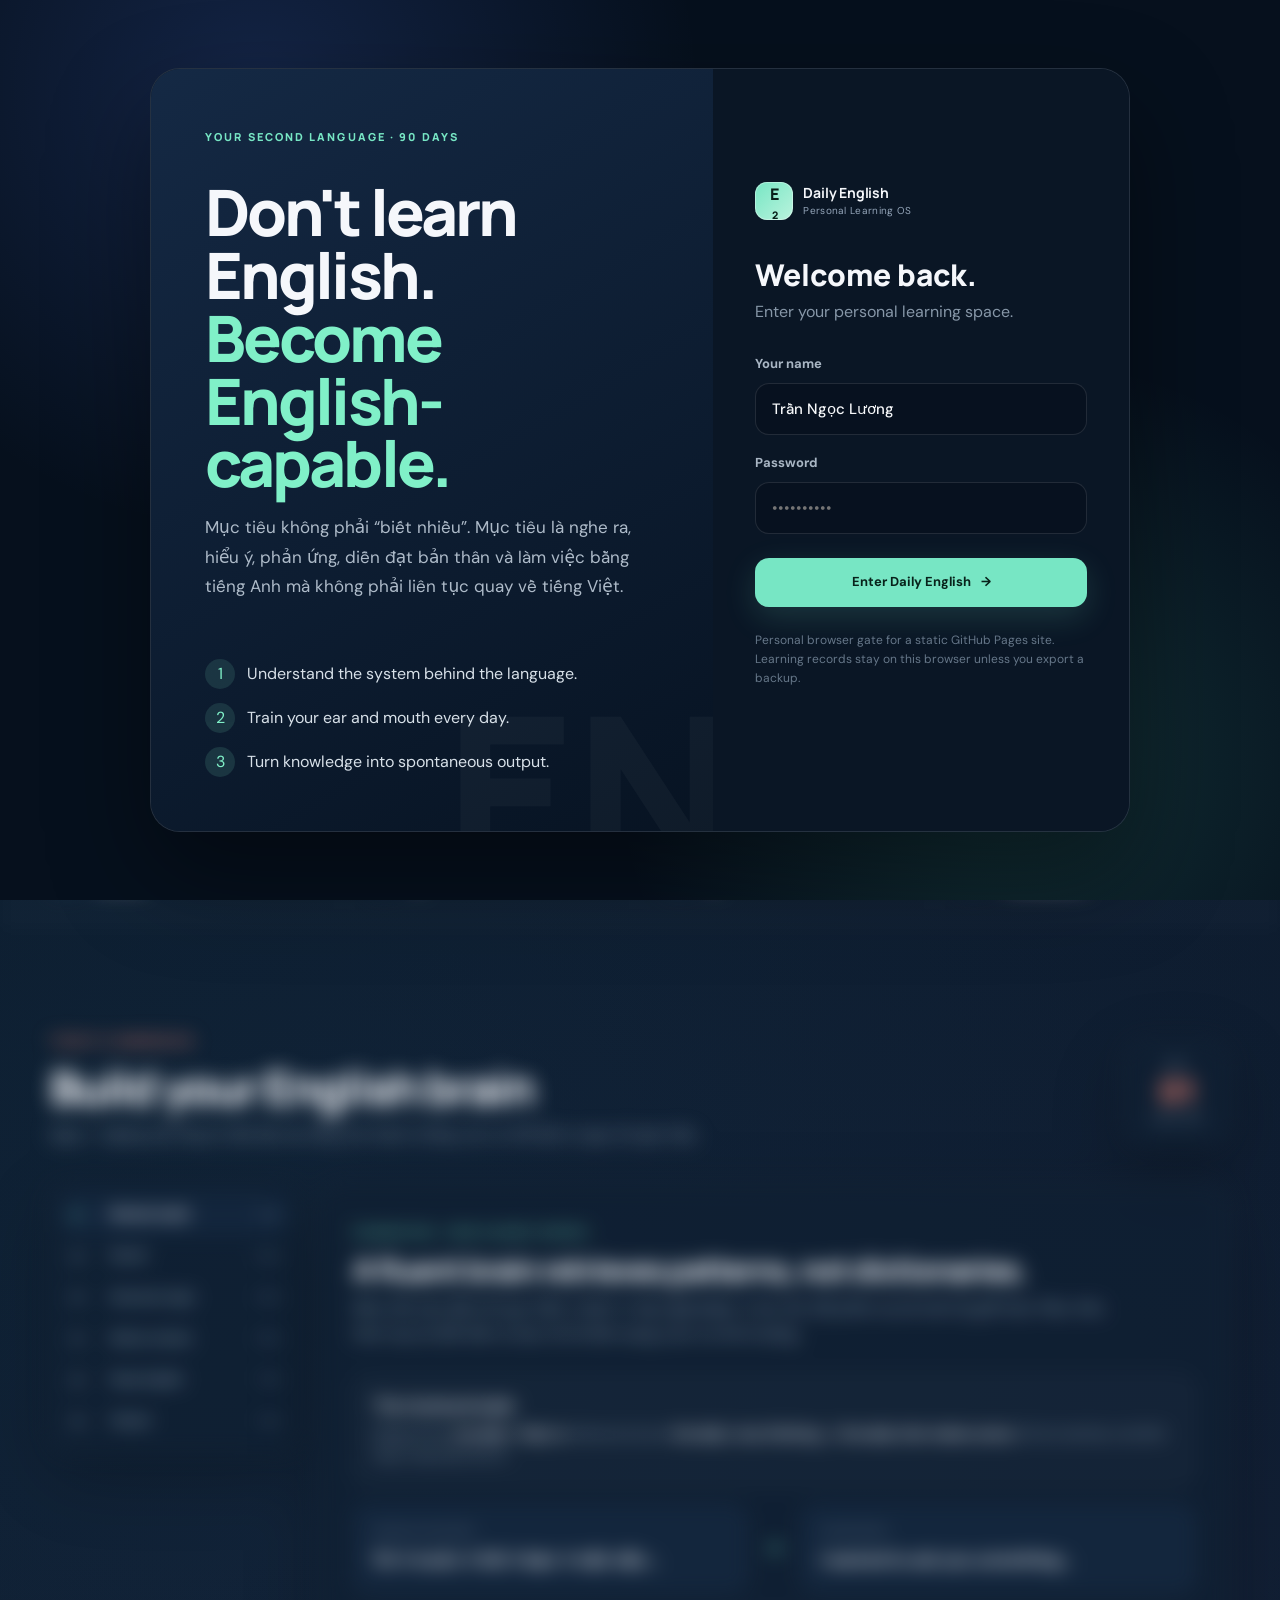
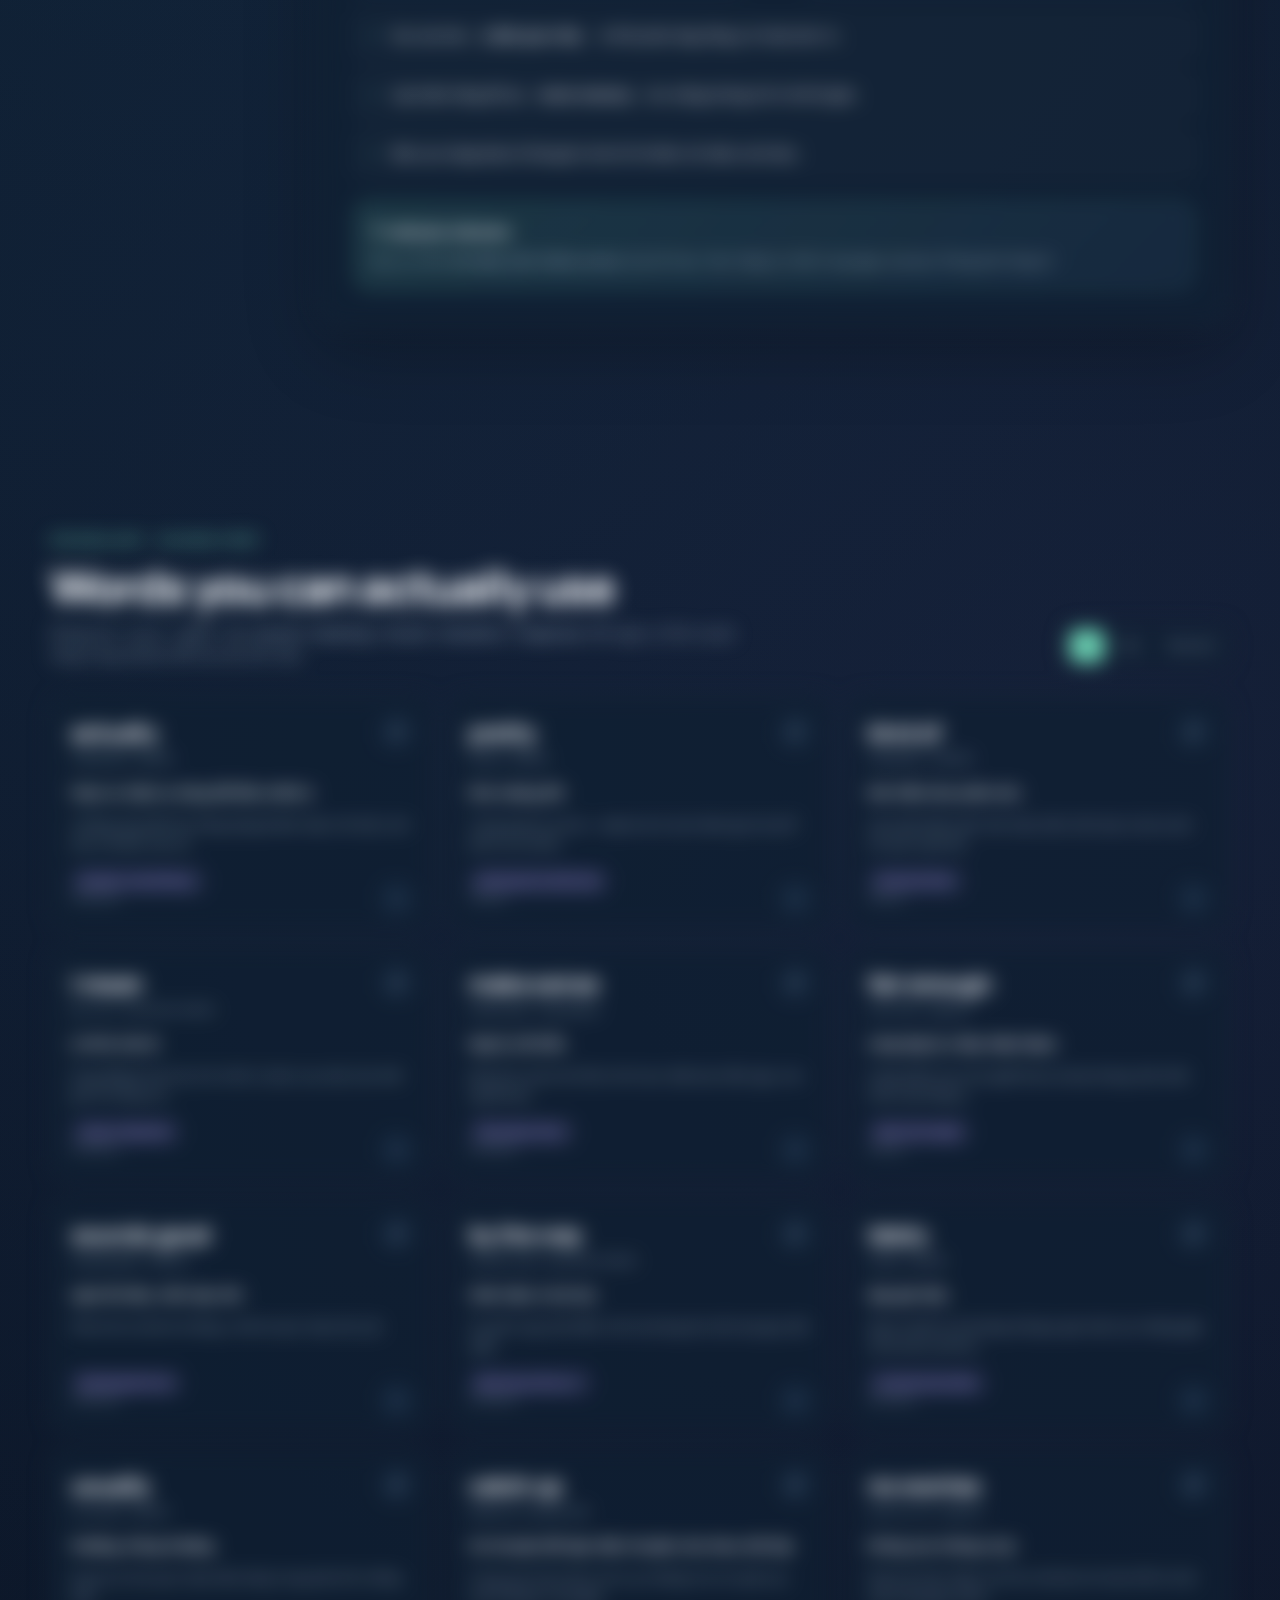
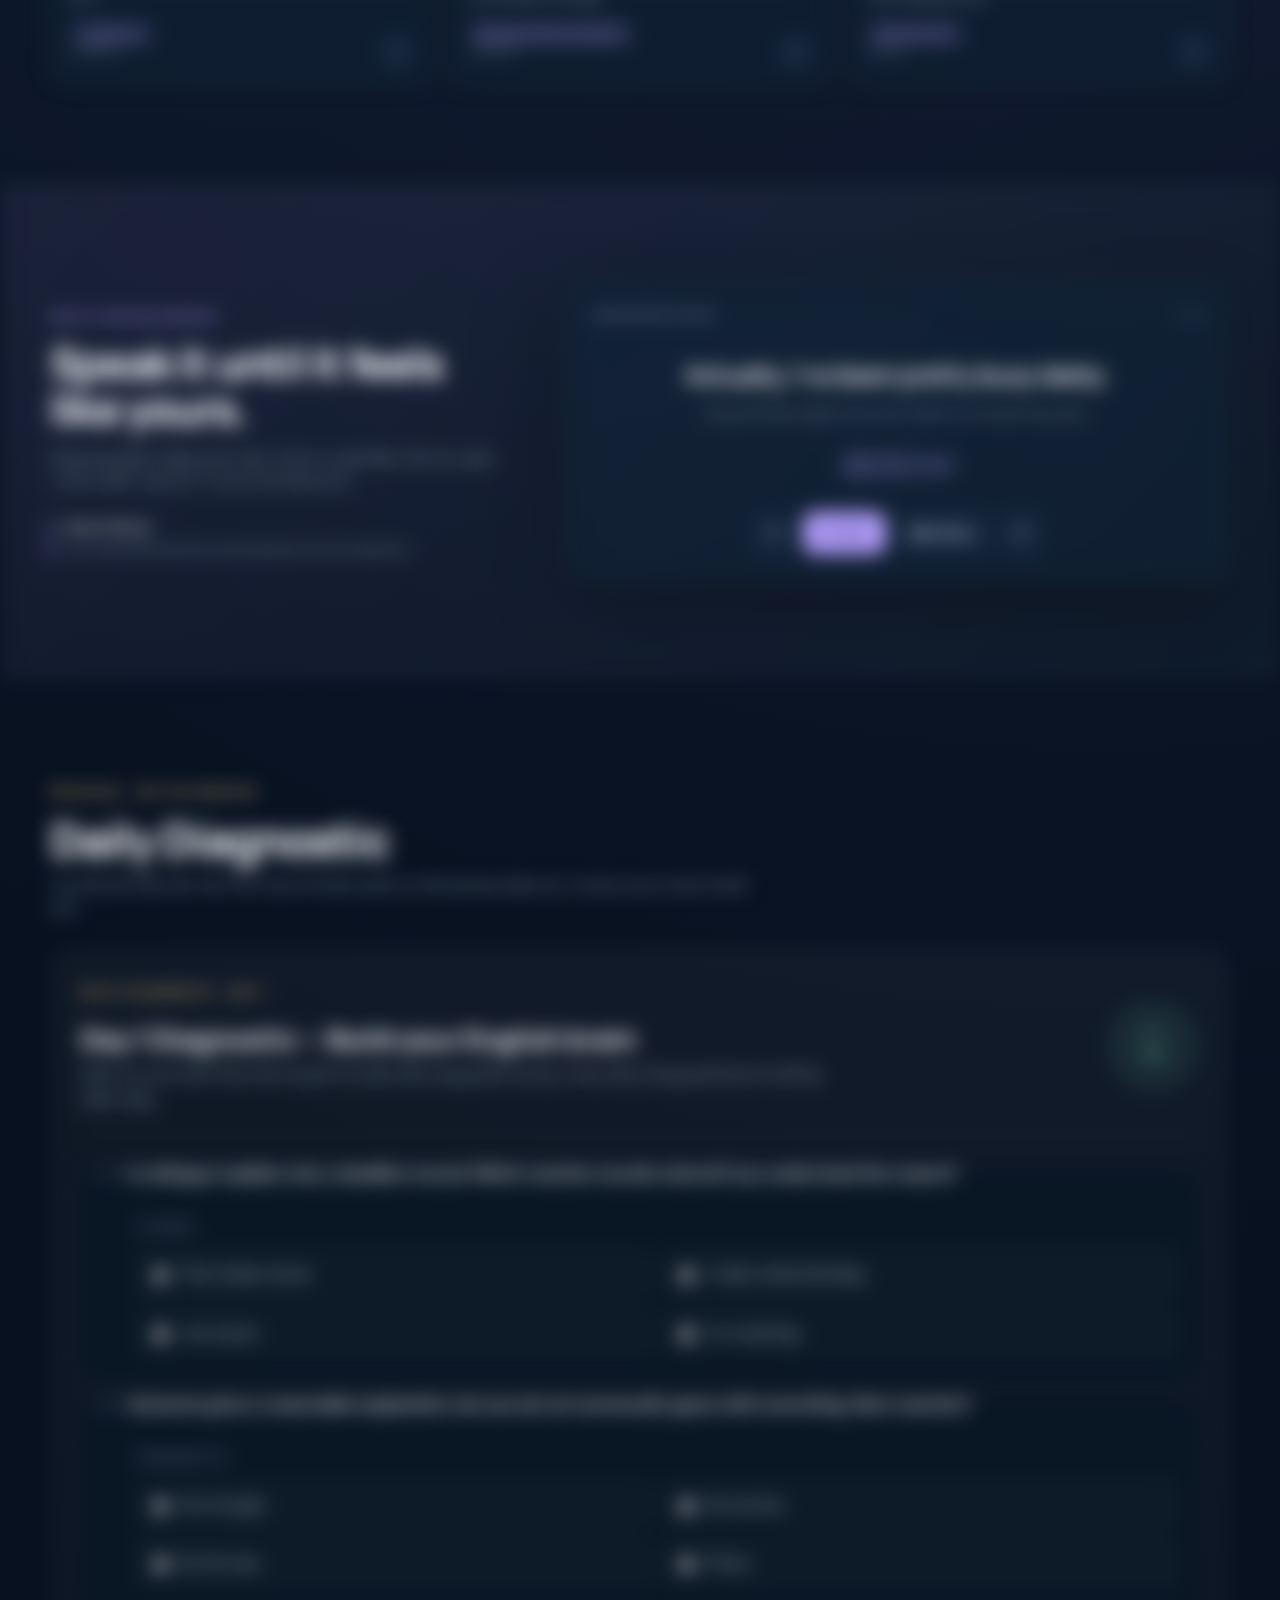
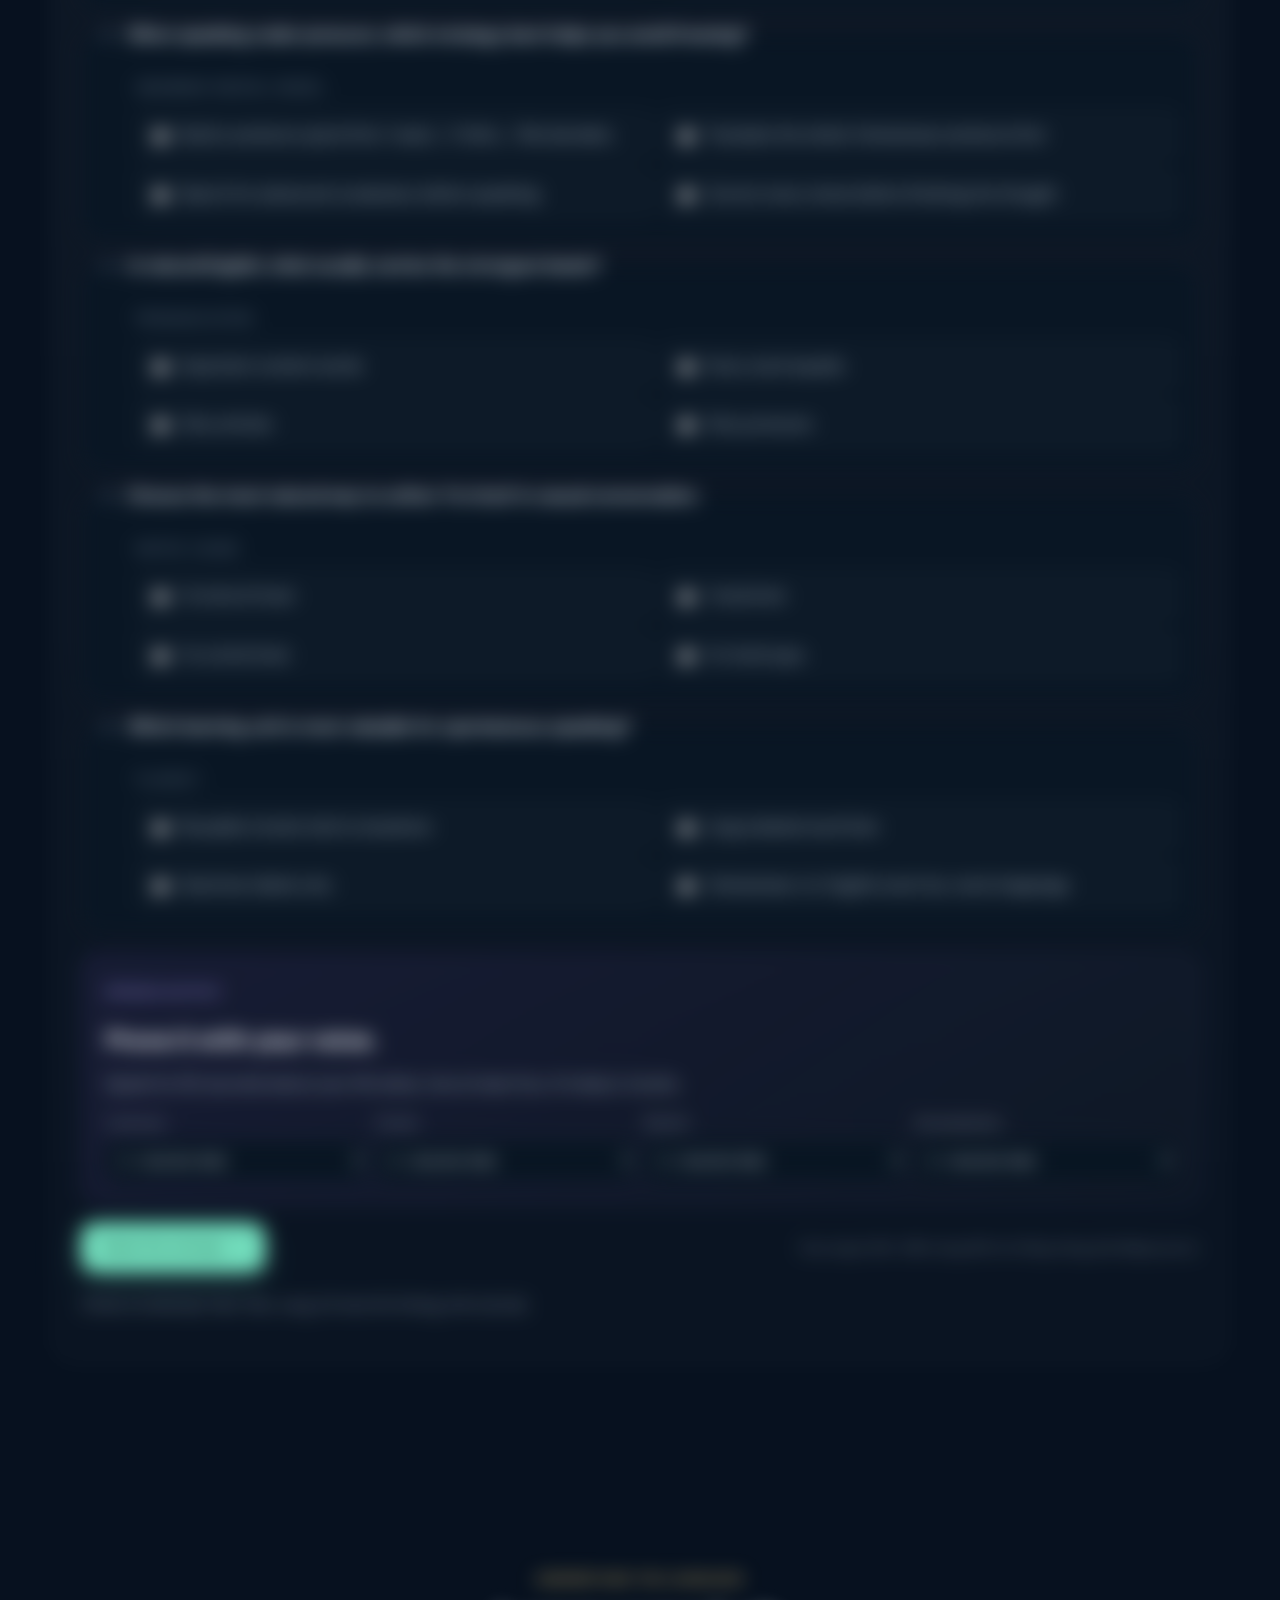
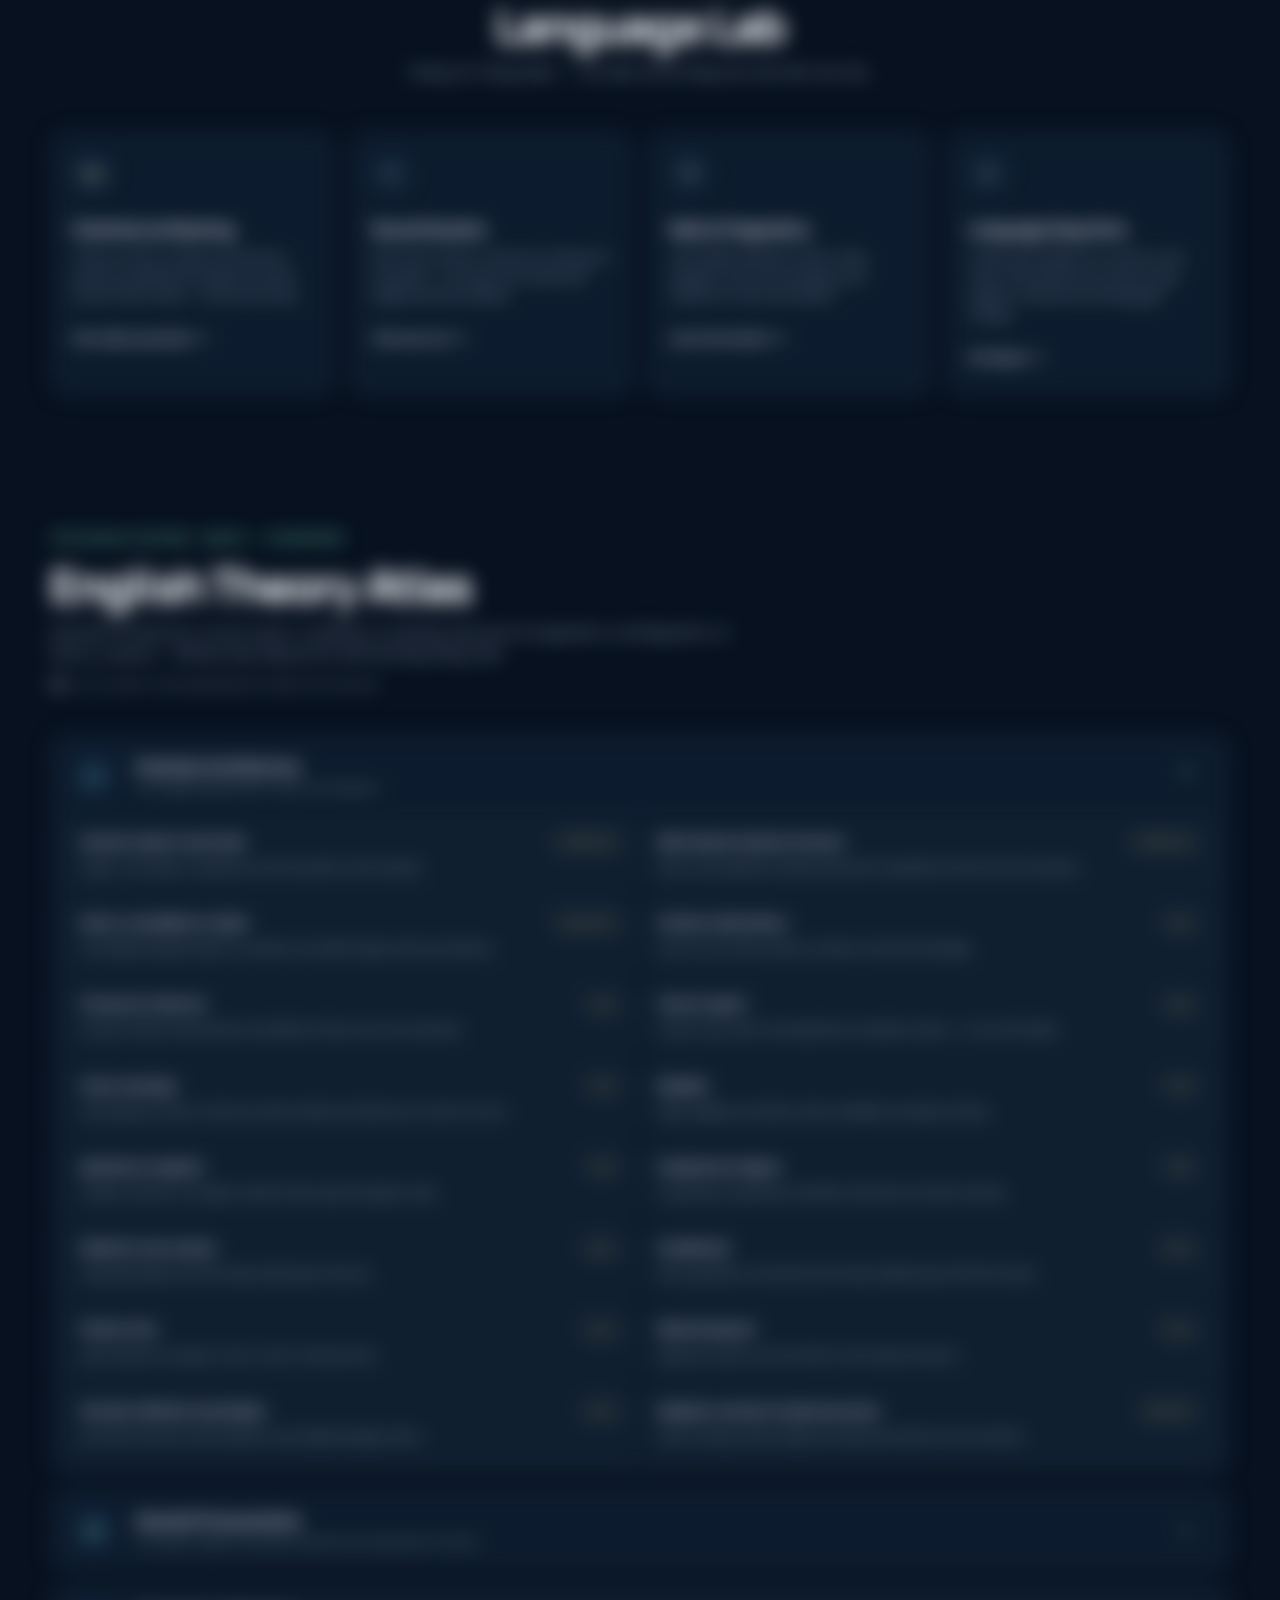
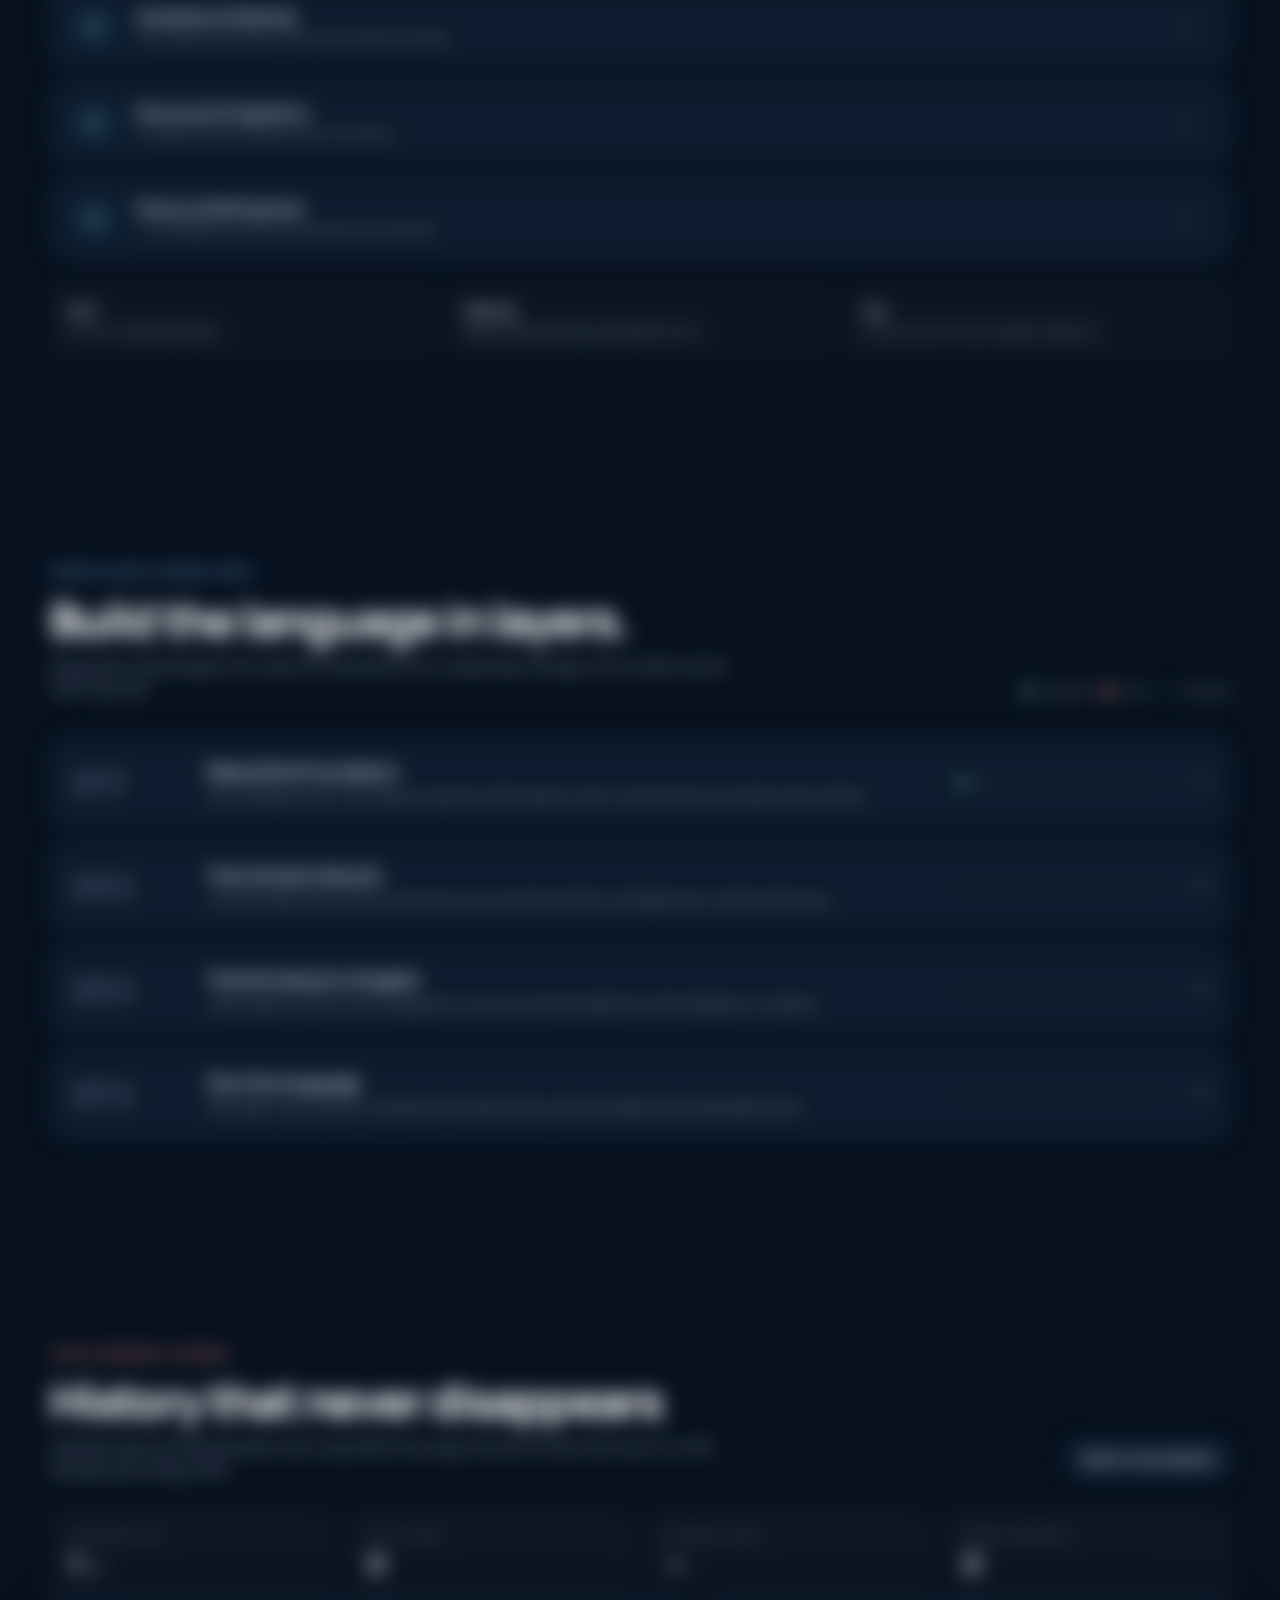
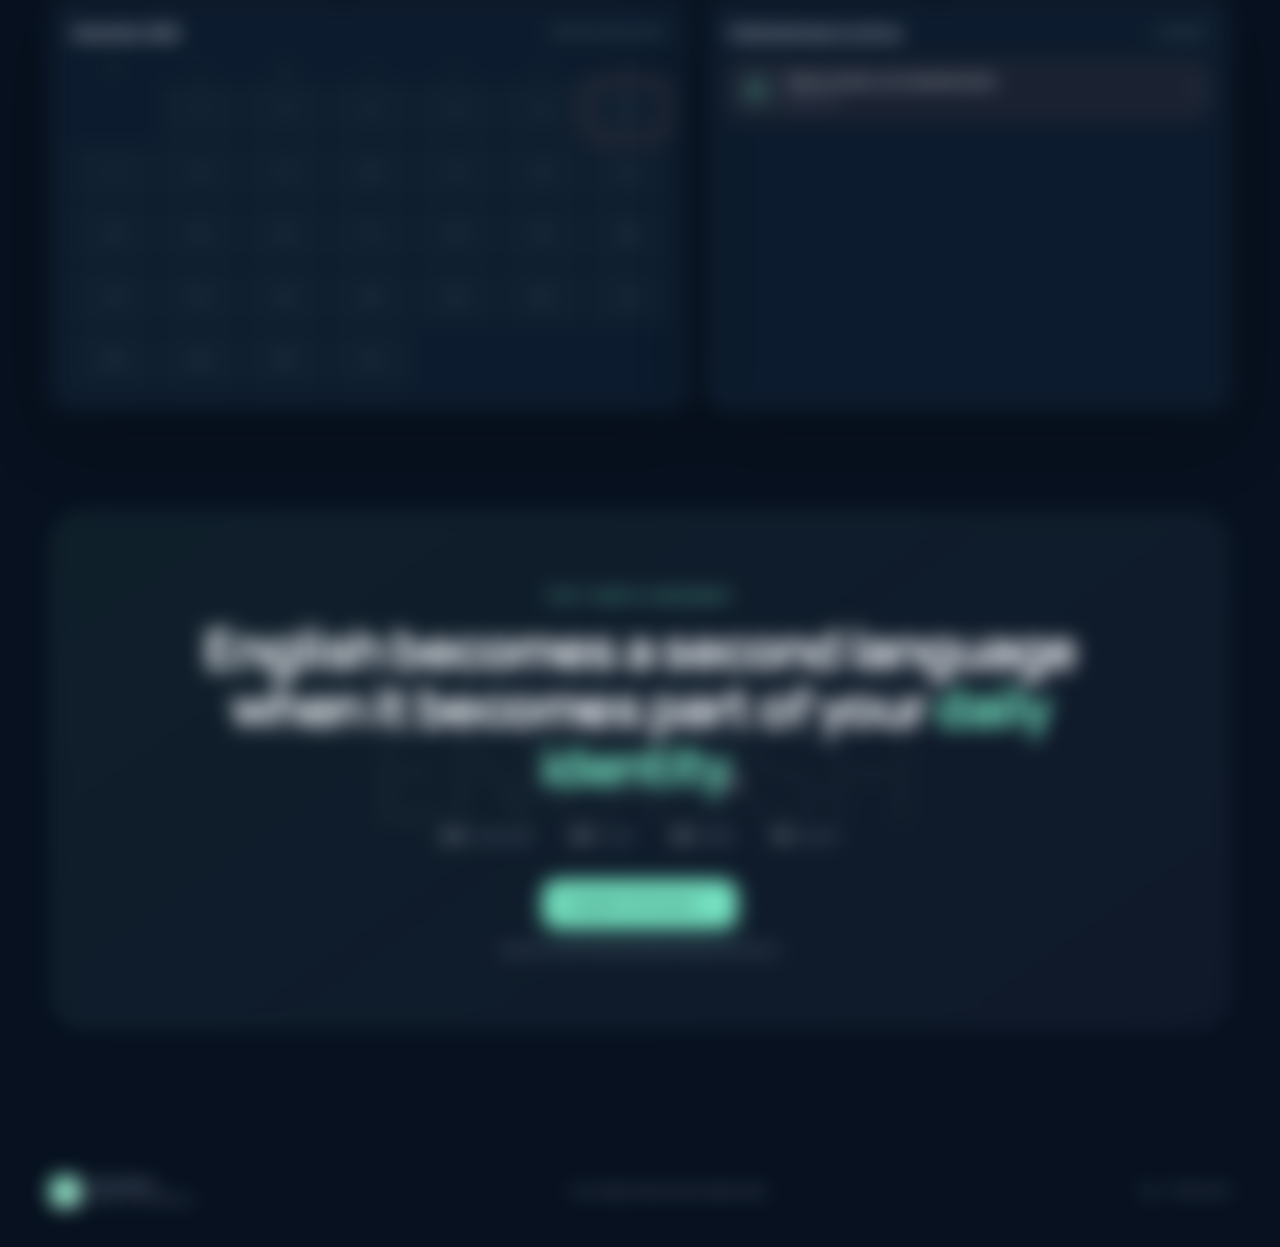
==== study.html @ 0e955a33 "feat: launch personal 90-day English learning journal" ====
<!doctype html>
<html lang="en">
<head>
  <meta charset="UTF-8" />
  <meta name="viewport" content="width=device-width, initial-scale=1.0" />
  <meta name="theme-color" content="#07111f" />
  <meta name="description" content="Personal 90-day English second-language learning journal." />
  <title>Daily English OS — Trần Ngọc Lương</title>
  <link rel="preconnect" href="https://fonts.googleapis.com"><link rel="preconnect" href="https://fonts.gstatic.com" crossorigin>
  <link href="https://fonts.googleapis.com/css2?family=DM+Sans:wght@400;500;600;700&family=Manrope:wght@500;600;700;800&display=swap" rel="stylesheet">
  <link rel="stylesheet" href="study-v3.css" />
</head>
<body>
  <div id="loginGate" class="login-gate">
    <div class="login-shell">
      <section class="login-story">
        <div><span class="eyebrow mint">YOUR SECOND LANGUAGE · 90 DAYS</span><h1>Don't learn English.<br><span>Become English-capable.</span></h1><p>Mục tiêu không phải “biết nhiều”. Mục tiêu là nghe ra, hiểu ý, phản ứng, diễn đạt bản thân và làm việc bằng tiếng Anh mà không phải liên tục quay về tiếng Việt.</p></div>
        <div class="login-principles"><div><i>1</i><span>Understand the system behind the language.</span></div><div><i>2</i><span>Train your ear and mouth every day.</span></div><div><i>3</i><span>Turn knowledge into spontaneous output.</span></div></div>
      </section>
      <section class="login-panel">
        <div class="brand"><span class="brand-mark">E<span>2</span></span><span><strong>Daily English</strong><small>Personal Learning OS</small></span></div>
        <h2>Welcome back.</h2><p>Enter your personal learning space.</p>
        <form id="loginForm" class="login-form">
          <label>Your name<input id="loginUser" autocomplete="username" value="Trần Ngọc Lương" required></label>
          <label>Password<input id="loginPassword" type="password" inputmode="numeric" autocomplete="current-password" placeholder="••••••••••" required></label>
          <div id="loginError" class="login-error hidden"></div>
          <button class="btn primary" type="submit">Enter Daily English <span>→</span></button>
        </form>
        <p class="login-note">Personal browser gate for a static GitHub Pages site. Learning records stay on this browser unless you export a backup.</p>
      </section>
    </div>
  </div>

  <div class="noise"></div>
  <header class="topbar">
    <a class="brand" href="#top"><span class="brand-mark">E<span>2</span></span><span><strong>Daily English</strong><small>Second Language OS</small></span></a>
    <nav class="desktop-nav"><a href="#today">Today</a><a href="#daily-test">Test</a><a href="#path">90-day path</a><a href="#theory-atlas">Theory Atlas</a><a href="#history">History</a></nav>
    <div class="top-actions"><span class="streak-pill"><span>🔥</span><b id="streakCount">0</b> day streak</span><div class="profile-chip"><span class="profile-avatar">TL</span><span><b id="profileName">Trần Ngọc Lương</b><small>90-day learner</small></span><button id="logoutBtn" title="Log out">↗</button></div><button id="themeToggle" class="icon-btn" type="button">☾</button></div>
  </header>

  <section class="learning-control-band">
    <div class="shell learning-control-inner">
      <div class="mode-copy"><span id="learningModeBadge" class="mode-badge">LIVE ROADMAP</span><span>Repo giữ nội dung bất biến theo ngày · Browser giữ tiến độ cá nhân.</span></div>
      <div class="data-actions"><button id="goLiveBtn" class="mini-action hidden">Go to live day</button><button id="exportAllBtn" class="mini-action">Backup learning data</button><label class="mini-action">Restore backup<input id="importDataInput" type="file" accept="application/json" hidden></label><button id="resetLearningBtn" class="mini-action danger">Reset & restart Day 1</button></div>
    </div>
  </section>

  <main id="top">
    <section class="hero shell">
      <div class="hero-copy"><span class="eyebrow">90 DAYS · REAL ENGLISH · DAILY IMMERSION</span><h1>Stop <em>studying</em> English.<br><span>Start living in it.</span></h1><p class="hero-lead">Mỗi ngày đi qua một vòng hoàn chỉnh: <strong>mental model → sound → grammar as meaning → native chunks → deep language → output → diagnostic.</strong></p><div class="hero-actions"><a class="btn primary" href="#today">Start today's session <span>→</span></a><button class="btn ghost" id="openPlanBtn" type="button">Explore 90-day map</button></div><div class="promise-row"><div><b>01</b><span>Think in chunks,<br>not translation</span></div><div><b>02</b><span>Hear rhythm<br>before every word</span></div><div><b>03</b><span>Understand why<br>English works</span></div></div></div>
      <aside class="hero-card glass"><div class="hero-card-head"><span>YOUR NORTH STAR</span><span class="live-dot">LIVE</span></div><div class="orb-wrap"><div class="orb"><span>EN</span><small>→ second<br>language</small></div></div><blockquote>“I don't translate.<br>I think, react and connect in English.”</blockquote><div class="meter-line"><span>90-day journey</span><b id="journeyPercent">1%</b></div><div class="meter"><i id="journeyBar"></i></div><p id="journeyCaption">Day 1 of 90 · Foundation & identity</p></aside>
    </section>

    <section class="dashboard-band"><div class="shell dashboard-grid"><div class="metric"><span class="metric-icon">◒</span><div><small>Today</small><b id="todayMinutes">45 min</b></div></div><div class="metric"><span class="metric-icon">✦</span><div><small>Words mastered</small><b id="masteredCount">0</b></div></div><div class="metric"><span class="metric-icon">◉</span><div><small>Speaking reps</small><b id="speakingReps">0</b></div></div><div class="metric"><span class="metric-icon">⌁</span><div><small>Current phase</small><b id="phaseLabel">Foundation</b></div></div></div></section>

    <section id="today" class="section shell"><div class="section-heading split"><div><span class="eyebrow coral">TODAY'S IMMERSION</span><h2 id="lessonTitle">Loading today's lesson…</h2><p id="lessonSubtitle">Your daily English session is being prepared.</p></div><div class="day-badge"><small>DAY</small><b id="dayNumber">01</b><span id="lessonDate">—</span></div></div><div class="today-layout"><aside class="lesson-rail glass" id="lessonRail"></aside><div class="lesson-stage"><article id="lessonPanel" class="lesson-panel glass"></article></div></div></section>

    <section class="section shell" id="vocabulary"><div class="section-heading split compact"><div><span class="eyebrow mint">VOCABULARY · CHUNKS FIRST</span><h2>Words you can actually use</h2><p>Không học “word = nghĩa”. Học <strong>sound + meaning + chunk + situation + response</strong>. Mỗi ngày có file vocab riêng trong GitHub để xem lại vĩnh viễn.</p></div><div class="filter-pills" id="vocabFilters"><button class="active" data-filter="all">All</button><button data-filter="new">New</button><button data-filter="mastered">Mastered</button></div></div><div class="vocab-grid" id="vocabGrid"></div></section>

    <section class="practice-section"><div class="shell practice-grid"><div><span class="eyebrow violet">MOUTH BEFORE MEMORY</span><h2>Speak it until it feels like yours.</h2><p>Shadowing giúp miệng quen nhịp, nối âm và ngữ điệu. Mỗi câu: nghe → bắt chước → ghi âm → nói lại mà không nhìn.</p><div class="micro-rule"><b>Rule of fluency</b><span>Don't chase perfect grammar while speaking. Finish the thought first.</span></div></div><div class="shadow-card glass"><div class="shadow-top"><span>SHADOWING PLAYER</span><small id="shadowCounter">1 / 3</small></div><p class="shadow-sentence" id="shadowSentence">Loading…</p><p class="shadow-note" id="shadowNote"></p><div class="wave"><i></i><i></i><i></i><i></i><i></i><i></i><i></i><i></i><i></i><i></i><i></i><i></i><i></i><i></i><i></i><i></i><i></i></div><div class="shadow-actions"><button class="round-btn" id="prevShadow" type="button">←</button><button class="speak-btn" id="speakShadow" type="button"><span>▶</span> Listen</button><button class="record-btn" id="recordShadow" type="button"><span>●</span> Practice</button><button class="round-btn" id="nextShadow" type="button">→</button></div><div id="speechFeedback" class="speech-feedback hidden"></div></div></div></section>

    <section id="daily-test" class="section shell test-section"><div class="section-heading split compact"><div><span class="eyebrow gold">RETRIEVAL · NOT RE-READING</span><h2>Daily Diagnostic</h2><p>Test để phát hiện kiến thức nào chưa trở thành phản xạ. Mỗi attempt được lưu, có best score và lịch sử kết quả.</p></div></div><div id="dailyTestRoot" class="test-wrap"><div class="empty-test"><b>Loading diagnostic…</b></div></div></section>

    <section id="language-lab" class="section shell"><div class="section-heading centered"><span class="eyebrow gold">UNDERSTAND THE LANGUAGE</span><h2>Language Lab</h2><p>Không chỉ “dùng được” — còn hiểu tại sao tiếng Anh vận hành như vậy.</p></div><div class="lab-grid" id="languageLabGrid"></div></section>

    <section id="theory-atlas" class="section theory-atlas-section shell"><div class="section-heading split"><div><span class="eyebrow mint">THE WHOLE SYSTEM · BASIC → ADVANCED</span><h2>English Theory Atlas</h2><p>Grammar architecture, sound system, vocabulary & meaning, discourse & pragmatics, sociolinguistics và fluency systems — để bạn thấy tiếng Anh là một hệ thống thống nhất.</p><div class="theory-count"><strong>50+</strong> core concepts · learned progressively through the 90-day path</div></div></div><div id="theoryAtlasGrid" class="atlas-shell"></div><div class="system-note"><article><b>Form</b><p>Cấu trúc nào đang được dùng?</p></article><article><b>Meaning</b><p>Người nói đang đóng khung trải nghiệm thế nào?</p></article><article><b>Use</b><p>Tại sao chọn cách nói này trong tình huống này?</p></article></div></section>

    <section id="path" class="section path-section shell"><div class="section-heading split"><div><span class="eyebrow blue">YOUR 90-DAY FLUENCY PATH</span><h2>Build the language in layers.</h2><p>Không khóa cứng một giáo trình tuyến tính. Roadmap là trục xương sống; mỗi ngày tích lũy thành archive thật trong repo.</p></div><div class="legend"><span><i class="done"></i>Completed</span><span><i class="current"></i>Current</span><span><i></i>Upcoming</span></div></div><div class="phase-list" id="phaseList"></div><div class="roadmap-drawer" id="roadmapDrawer"><div class="roadmap-head"><div><span>FULL ROADMAP</span><b>90 daily conversation themes</b></div><button id="closePlanBtn" class="icon-btn" type="button">×</button></div><div class="roadmap-grid" id="roadmapGrid"></div></div></section>

    <section id="history" class="section shell"><div class="section-heading split compact"><div><span class="eyebrow coral">YOUR LEARNING JOURNAL</span><h2>History that never disappears</h2><p>Published lessons/vocabulary/tests nằm trong GitHub theo ngày. Kết quả cá nhân nằm local và có thể backup/restore bằng JSON.</p></div><button class="btn ghost small" id="exportProgress" type="button">Export core progress</button></div><div id="journalMetrics" class="journal-metrics"></div><div class="history-grid"><div class="calendar-card glass"><div class="calendar-head"><b id="calendarMonth">This month</b><span>Consistency beats intensity.</span></div><div class="calendar-week"><span>M</span><span>T</span><span>W</span><span>T</span><span>F</span><span>S</span><span>S</span></div><div class="calendar-grid" id="calendarGrid"></div></div><div class="history-card glass"><div class="history-head"><b>Published lesson archive</b><span id="historyCount">0 completed</span></div><div id="historyList" class="history-list"></div></div></div></section>

    <section class="manifesto shell"><span class="eyebrow mint">THE 3-MONTH AGREEMENT</span><h2>English becomes a second language<br>when it becomes part of your <em>daily identity</em>.</h2><div class="manifesto-rules"><p><b>20%</b> Understand</p><p><b>30%</b> Listen</p><p><b>40%</b> Speak</p><p><b>10%</b> Review</p></div><button class="btn primary" id="completeToday" type="button">Complete this lesson <span>✓</span></button><p class="manifesto-note">Bad day? Do the 10-minute minimum. Never break identity.</p></section>
  </main>

  <footer><div class="shell footer-inner"><div class="brand mini"><span class="brand-mark">E<span>2</span></span><span><strong>Daily English</strong><small>Built for consistency.</small></span></div><p>Learn deeply. Speak bravely. Repeat daily.</p><span id="footerDate"></span></div></footer>
  <div class="toast" id="toast" role="status" aria-live="polite"></div>

  <div id="resetModal" class="modal-backdrop hidden"><div class="modal-card"><span class="eyebrow coral">RESET LEARNING · KEEP THE ARCHIVE</span><h3>Restart from Day 1?</h3><p>Thao tác này xóa progress và test results trên browser này, sau đó mở lại Day 1. Nó <strong>không xóa bất kỳ lesson/vocab/test nào trong GitHub</strong>.</p><input id="resetConfirmText" placeholder="Type RESET to confirm"><div class="modal-actions"><button id="cancelReset" class="btn ghost small">Cancel</button><button id="confirmReset" class="btn primary">Reset & restart</button></div></div></div>

  <script src="app-v2.js" defer></script>
  <script src="study-enhancements.js" defer></script>
</body>
</html>
---- study-v3.css ----
@import url('./styles.css');
@import url('./theory.css');

body:not(.authenticated) > :not(#loginGate) { filter: blur(10px); pointer-events: none; user-select: none; }
.hidden { display: none !important; }
.login-gate { position: fixed; inset: 0; z-index: 9999; display: grid; place-items: center; padding: 24px; background: radial-gradient(circle at 20% 10%, rgba(83,129,255,.18), transparent 34%), radial-gradient(circle at 80% 85%, rgba(85,226,186,.15), transparent 32%), #06101d; }
.login-shell { width: min(980px, 100%); min-height: 610px; display: grid; grid-template-columns: 1.15fr .85fr; overflow: hidden; border: 1px solid rgba(255,255,255,.11); border-radius: 30px; box-shadow: 0 42px 100px rgba(0,0,0,.4); background: rgba(11,24,41,.94); }
.login-story { position: relative; padding: 54px; display: flex; flex-direction: column; justify-content: space-between; background: linear-gradient(150deg, rgba(21,42,70,.94), rgba(7,19,34,.96)); overflow: hidden; }
.login-story::after { content:"EN"; position:absolute; right:-22px; bottom:-70px; font:800 220px/1 Manrope,sans-serif; color:rgba(255,255,255,.035); }
.login-story h1 { max-width: 560px; margin: 22px 0 18px; font: 800 clamp(38px,5vw,68px)/.98 Manrope,sans-serif; letter-spacing:-.045em; }
.login-story h1 span { color:#80f0c8; }
.login-story p { max-width: 560px; color:#aebbc9; font-size:17px; line-height:1.75; }
.login-principles { display:grid; gap:14px; margin-top:40px; }
.login-principles div { display:flex; gap:12px; align-items:center; color:#d7e0e8; }
.login-principles i { width:30px; height:30px; display:grid; place-items:center; border-radius:50%; background:rgba(128,240,200,.12); color:#80f0c8; font-style:normal; }
.login-panel { padding: 54px 42px; display:flex; flex-direction:column; justify-content:center; background:#0a1625; }
.login-panel .brand { margin-bottom:38px; }
.login-panel h2 { margin:0 0 8px; font:800 30px/1.1 Manrope,sans-serif; }
.login-panel > p { color:#8797a8; margin:0 0 30px; }
.login-form { display:grid; gap:18px; }
.login-form label { display:grid; gap:8px; color:#a9b6c4; font-size:13px; font-weight:700; }
.login-form input { width:100%; border:1px solid rgba(255,255,255,.11); border-radius:14px; padding:15px 16px; color:#f6f8fa; background:#07111f; outline:none; font:500 15px DM Sans,sans-serif; }
.login-form input:focus { border-color:#73d9b6; box-shadow:0 0 0 4px rgba(115,217,182,.08); }
.login-form button { margin-top:6px; width:100%; }
.login-error { padding:12px 14px; border:1px solid rgba(255,121,121,.3); border-radius:12px; color:#ffaaaa; background:rgba(255,90,90,.08); font-size:13px; }
.login-note { margin-top:24px !important; font-size:12px !important; line-height:1.6; color:#667789 !important; }

.profile-chip { display:flex; align-items:center; gap:9px; padding:6px 10px 6px 7px; border:1px solid rgba(255,255,255,.08); border-radius:999px; background:rgba(255,255,255,.035); }
.profile-avatar { width:30px; height:30px; display:grid; place-items:center; border-radius:50%; background:linear-gradient(135deg,#78e8c1,#6ba4ff); color:#06111f; font-weight:800; }
.profile-chip span { display:grid; line-height:1.15; }
.profile-chip b { font-size:11px; }
.profile-chip small { color:#7f91a3; font-size:9px; }
.profile-chip button { appearance:none; border:0; background:none; color:#789; cursor:pointer; font-size:16px; }

.learning-control-band { padding:18px 0; border-top:1px solid rgba(255,255,255,.055); border-bottom:1px solid rgba(255,255,255,.055); background:rgba(3,10,18,.4); }
.learning-control-inner { display:flex; align-items:center; justify-content:space-between; gap:18px; }
.mode-copy { display:flex; align-items:center; gap:12px; color:#8c9aaa; font-size:13px; }
.mode-badge { display:inline-flex; align-items:center; min-height:30px; padding:0 11px; border-radius:999px; color:#7fe9c4; background:rgba(90,221,177,.09); border:1px solid rgba(90,221,177,.2); font-size:10px; font-weight:800; letter-spacing:.09em; }
.mode-badge.restart { color:#ffcf84; border-color:rgba(255,194,95,.22); background:rgba(255,194,95,.08); }
.data-actions { display:flex; flex-wrap:wrap; gap:9px; }
.data-actions .mini-action { border:1px solid rgba(255,255,255,.09); border-radius:10px; padding:9px 12px; background:rgba(255,255,255,.03); color:#aebac6; font:700 11px DM Sans,sans-serif; cursor:pointer; }
.data-actions .danger { color:#ff9f9f; border-color:rgba(255,120,120,.18); }

.journal-metrics { display:grid; grid-template-columns:repeat(4,1fr); gap:12px; margin-top:28px; }
.journal-metrics article { padding:18px 19px; border:1px solid rgba(255,255,255,.075); border-radius:16px; background:rgba(255,255,255,.025); }
.journal-metrics small { display:block; color:#718294; font-size:10px; text-transform:uppercase; letter-spacing:.11em; margin-bottom:7px; }
.journal-metrics b { font:800 25px/1 Manrope,sans-serif; }
.journal-metrics b span { color:#5d6d7c; font-size:12px; margin-left:3px; }

.test-section { position:relative; }
.test-wrap { padding:30px; border:1px solid rgba(255,255,255,.075); border-radius:24px; background:linear-gradient(180deg,rgba(255,255,255,.035),rgba(255,255,255,.015)); }
.test-headline { display:grid; grid-template-columns:1fr auto; gap:30px; align-items:center; padding-bottom:24px; border-bottom:1px solid rgba(255,255,255,.07); }
.test-headline h3 { margin:8px 0 8px; font:800 27px/1.15 Manrope,sans-serif; }
.test-headline p { margin:0; max-width:760px; color:#8fa0b0; line-height:1.6; }
.score-orb { width:92px; height:92px; border-radius:50%; display:grid; place-content:center; text-align:center; background:radial-gradient(circle,rgba(117,224,186,.14),rgba(117,224,186,.03)); border:1px solid rgba(117,224,186,.22); }
.score-orb small { color:#718b83; font-size:9px; letter-spacing:.12em; }
.score-orb b { color:#83e6c4; font:800 26px/1.1 Manrope,sans-serif; }
.diagnostic-form { display:grid; gap:14px; margin-top:24px; }
.question-card { position:relative; margin:0; padding:20px; border:1px solid rgba(255,255,255,.075); border-radius:16px; background:#091624; }
.question-card legend { width:100%; padding:0; display:flex; gap:12px; color:#e6edf3; font-weight:700; line-height:1.5; }
.question-card legend > span { flex:0 0 auto; color:#5f7286; font:800 11px Manrope,sans-serif; padding-top:4px; }
.skill-tag { display:inline-block; margin:10px 0 12px 34px; color:#7e90a3; text-transform:uppercase; letter-spacing:.08em; }
.option-list { display:grid; grid-template-columns:1fr 1fr; gap:9px; margin-left:34px; }
.option-list label { display:flex; align-items:center; gap:9px; padding:11px 12px; border:1px solid rgba(255,255,255,.065); border-radius:11px; color:#aebbc8; background:rgba(255,255,255,.018); cursor:pointer; }
.option-list label:has(input:checked) { color:#eaf7f2; border-color:rgba(112,225,187,.28); background:rgba(112,225,187,.065); }
.option-list input { accent-color:#72ddb9; }
.answer-explanation { margin:12px 0 0 34px; padding:11px 13px; display:flex; gap:10px; border-radius:10px; color:#e0b8a2; background:rgba(255,149,94,.07); }
.answer-explanation.correct { color:#9ee7cc; background:rgba(91,217,174,.07); }
.answer-explanation span { color:#8799a9; }
.spoken-rubric { margin-top:8px; padding:24px; border-radius:18px; border:1px solid rgba(168,125,255,.18); background:linear-gradient(145deg,rgba(142,98,228,.09),rgba(255,255,255,.015)); }
.spoken-rubric h4 { font:800 23px Manrope,sans-serif; margin:8px 0; }
.spoken-rubric p { color:#a8b2c0; line-height:1.6; }
.rubric-grid { display:grid; grid-template-columns:repeat(4,1fr); gap:10px; margin-top:18px; }
.rubric-grid label { display:grid; gap:8px; color:#9eaab8; font-size:12px; text-transform:capitalize; }
.rubric-grid select { border:1px solid rgba(255,255,255,.09); border-radius:10px; padding:10px; color:#dfe7ef; background:#081522; }
.test-actions { display:flex; align-items:center; justify-content:space-between; gap:18px; padding-top:4px; }
.test-actions > span { max-width:480px; color:#718294; font-size:12px; line-height:1.5; }
.result-banner { margin-top:18px; padding:18px 20px; display:grid; grid-template-columns:150px 1fr; gap:20px; align-items:center; border-radius:16px; border:1px solid rgba(255,255,255,.08); }
.result-banner.pass { background:rgba(80,210,164,.07); border-color:rgba(80,210,164,.18); }
.result-banner.review { background:rgba(255,173,84,.06); border-color:rgba(255,173,84,.18); }
.result-banner small { display:block; color:#779083; font-size:9px; letter-spacing:.09em; }
.result-banner b { display:block; font:800 30px Manrope,sans-serif; }
.result-banner p { margin:0; color:#9aa9b6; line-height:1.6; }
.attempt-history { margin-top:20px; }
.attempt-history h4 { margin:0 0 10px; }
.attempt-history > div { display:grid; grid-template-columns:1fr 70px 150px; gap:12px; padding:10px 0; border-top:1px solid rgba(255,255,255,.055); color:#8293a3; font-size:12px; }
.attempt-history b { color:#dce7ee; }
.muted,.empty-test span { color:#738597; }
.empty-test { display:grid; gap:8px; padding:24px; }

.modal-backdrop { position:fixed; inset:0; z-index:10000; display:grid; place-items:center; padding:20px; background:rgba(1,6,11,.82); backdrop-filter:blur(8px); }
.modal-card { width:min(480px,100%); padding:28px; border-radius:22px; border:1px solid rgba(255,255,255,.11); background:#0b1827; box-shadow:0 30px 80px rgba(0,0,0,.45); }
.modal-card h3 { margin:0 0 10px; font:800 25px Manrope,sans-serif; }
.modal-card p { color:#8d9dad; line-height:1.65; }
.modal-card input { width:100%; margin:10px 0 16px; padding:13px 14px; border-radius:11px; border:1px solid rgba(255,255,255,.1); background:#07111e; color:white; }
.modal-actions { display:flex; justify-content:flex-end; gap:9px; }

@media (max-width: 900px) {
  .login-shell { grid-template-columns:1fr; }
  .login-story { min-height:310px; padding:34px; }
  .login-panel { padding:34px; }
  .learning-control-inner,.test-actions { align-items:flex-start; flex-direction:column; }
  .journal-metrics,.rubric-grid { grid-template-columns:1fr 1fr; }
  .option-list { grid-template-columns:1fr; }
  .profile-chip span { display:none; }
}
@media (max-width: 560px) {
  .login-story { display:none; }
  .login-shell { min-height:0; }
  .login-panel { padding:30px 22px; }
  .journal-metrics,.rubric-grid { grid-template-columns:1fr; }
  .test-wrap { padding:18px; }
  .test-headline { grid-template-columns:1fr; }
  .score-orb { width:76px; height:76px; }
  .question-card { padding:16px; }
  .skill-tag,.option-list,.answer-explanation { margin-left:0; }
  .result-banner { grid-template-columns:1fr; }
  .attempt-history > div { grid-template-columns:1fr 50px; }
  .attempt-history small { grid-column:1/-1; }
}
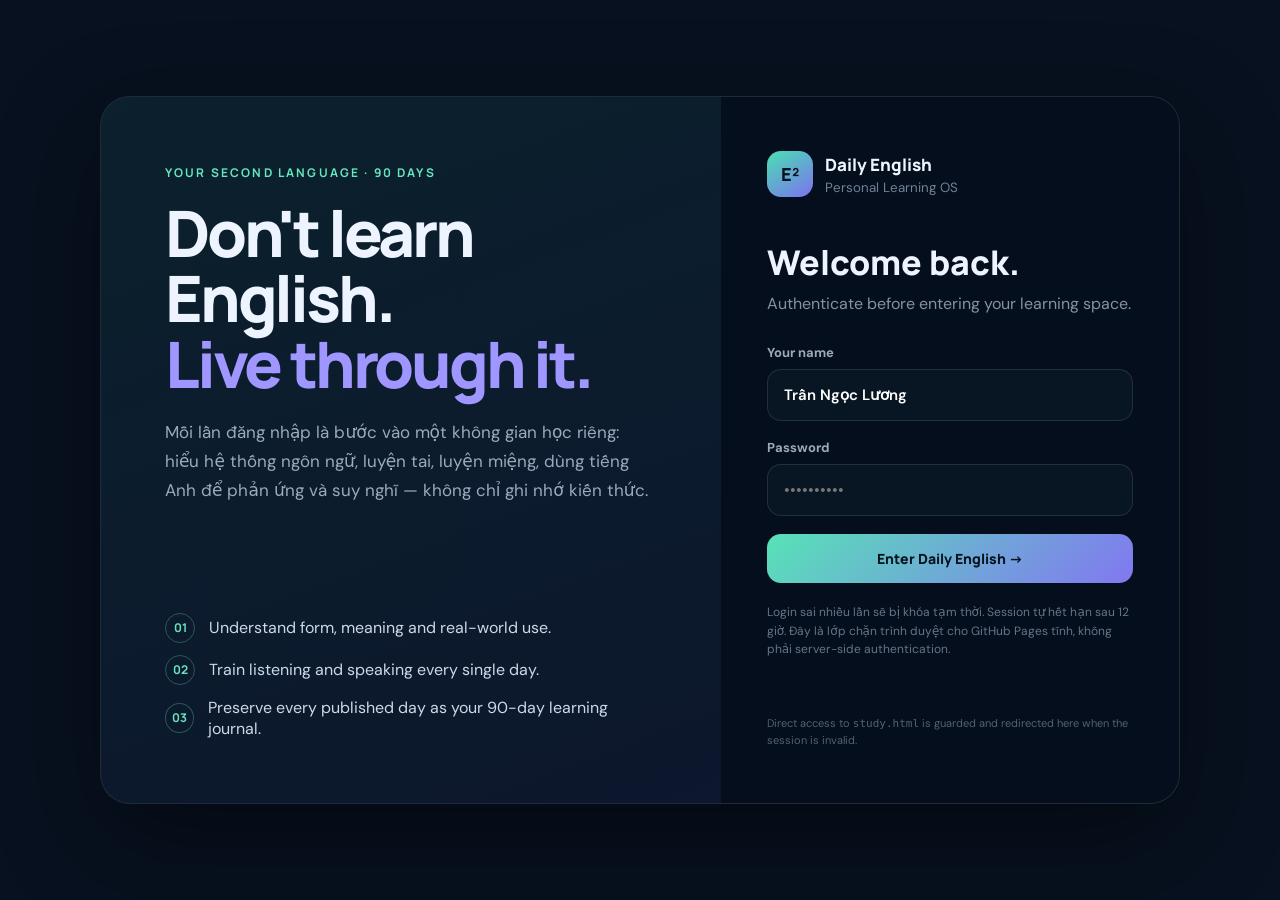
==== commit 4fcfe984: "security: enforce protected login route and temporary lockout" ====
--- a/study.html
+++ b/study.html
@@ -5,13 +5,34 @@
   <meta name="viewport" content="width=device-width, initial-scale=1.0" />
   <meta name="theme-color" content="#07111f" />
   <meta name="description" content="Personal 90-day English second-language learning journal." />
+  <meta name="robots" content="noindex,nofollow" />
   <title>Daily English OS — Trần Ngọc Lương</title>
+  <style>html:not(.auth-ok) body{visibility:hidden}</style>
+  <script>
+  (()=>{
+    const LEGACY='dailyEnglishOS.auth.v1', AUTH='dailyEnglishOS.auth.v2', USER='Trần Ngọc Lương';
+    try{
+      const session=JSON.parse(localStorage.getItem(AUTH)||'null');
+      const valid=localStorage.getItem(LEGACY)==='ok' && session && session.version===2 && session.user===USER && Number(session.expiresAt)>Date.now();
+      if(!valid){
+        localStorage.removeItem(LEGACY); localStorage.removeItem(AUTH);
+        const next='study.html'+location.search+location.hash;
+        location.replace('index.html?next='+encodeURIComponent(next));
+        return;
+      }
+      document.documentElement.classList.add('auth-ok');
+    }catch(e){
+      localStorage.removeItem(LEGACY); localStorage.removeItem(AUTH);
+      location.replace('index.html');
+    }
+  })();
+  </script>
   <link rel="preconnect" href="https://fonts.googleapis.com"><link rel="preconnect" href="https://fonts.gstatic.com" crossorigin>
   <link href="https://fonts.googleapis.com/css2?family=DM+Sans:wght@400;500;600;700&family=Manrope:wght@500;600;700;800&display=swap" rel="stylesheet">
   <link rel="stylesheet" href="study-v3.css" />
 </head>
 <body>
-  <div id="loginGate" class="login-gate">
+  <div id="loginGate" class="login-gate hidden">
     <div class="login-shell">
       <section class="login-story">
         <div><span class="eyebrow mint">YOUR SECOND LANGUAGE · 90 DAYS</span><h1>Don't learn English.<br><span>Become English-capable.</span></h1><p>Mục tiêu không phải “biết nhiều”. Mục tiêu là nghe ra, hiểu ý, phản ứng, diễn đạt bản thân và làm việc bằng tiếng Anh mà không phải liên tục quay về tiếng Việt.</p></div>
@@ -19,14 +40,7 @@
       </section>
       <section class="login-panel">
         <div class="brand"><span class="brand-mark">E<span>2</span></span><span><strong>Daily English</strong><small>Personal Learning OS</small></span></div>
-        <h2>Welcome back.</h2><p>Enter your personal learning space.</p>
-        <form id="loginForm" class="login-form">
-          <label>Your name<input id="loginUser" autocomplete="username" value="Trần Ngọc Lương" required></label>
-          <label>Password<input id="loginPassword" type="password" inputmode="numeric" autocomplete="current-password" placeholder="••••••••••" required></label>
-          <div id="loginError" class="login-error hidden"></div>
-          <button class="btn primary" type="submit">Enter Daily English <span>→</span></button>
-        </form>
-        <p class="login-note">Personal browser gate for a static GitHub Pages site. Learning records stay on this browser unless you export a backup.</p>
+        <h2>Session expired.</h2><p>Please return to the protected login page.</p>
       </section>
     </div>
   </div>
